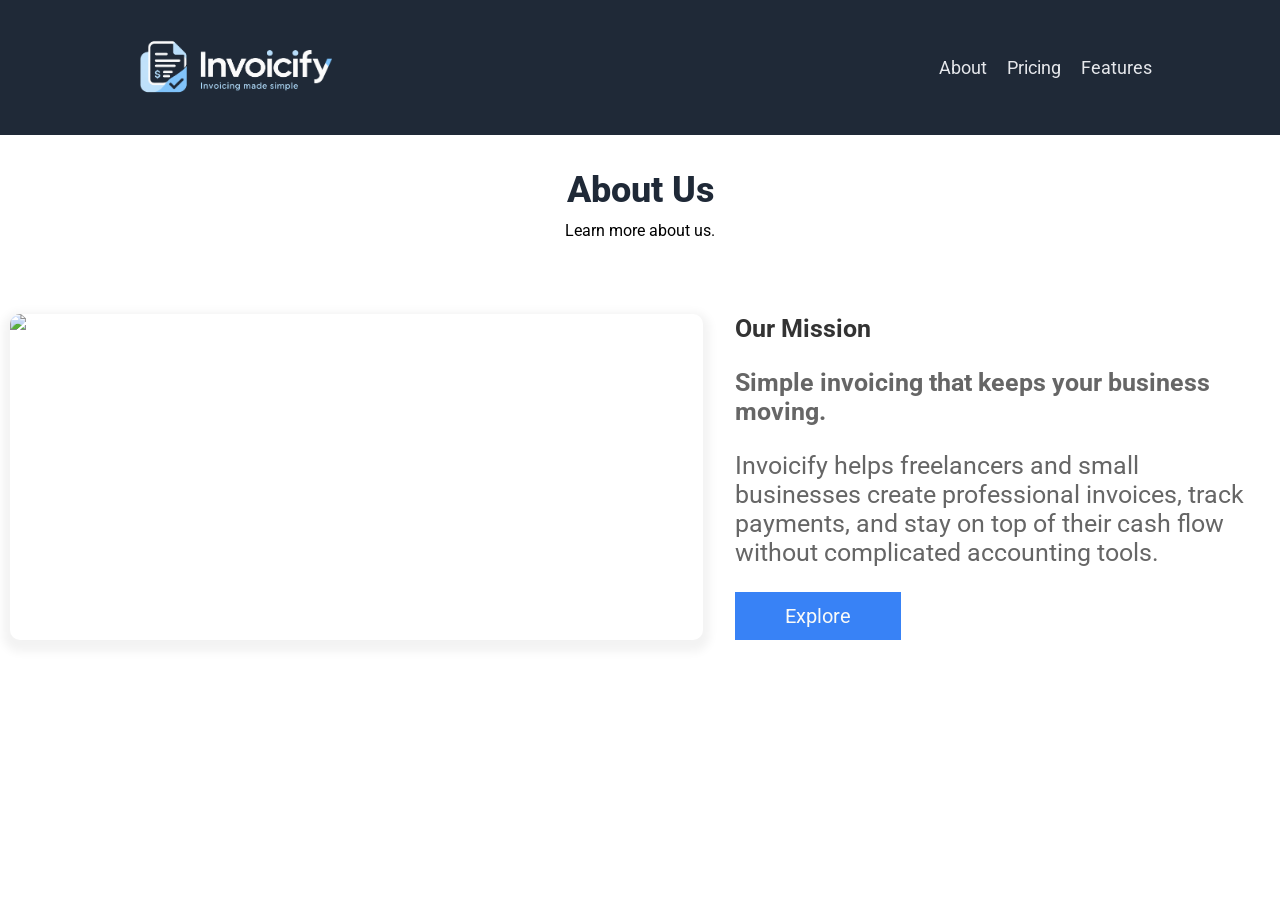
==== about.html @ 6214a872 "Refactor About Us and Pricing sections for consistency and improved styling" ====
<!DOCTYPE html>
<html lang="en">

<head>
    <meta charset="UTF-8">
    <meta name="viewport" content="width=device-width, initial-scale=1.0">
    <title>Invoicify</title>
    <link rel="stylesheet" href="public/css/styles.css">
    <link rel="stylesheet" href="https://cdnjs.cloudflare.com/ajax/libs/font-awesome/6.5.2/css/all.min.css"
        crossorigin="anonymous" referrerpolicy="no-referrer">
</head>

<body>
    <header class="hero-background">
        <div class="header-container">
            <h1 class="logo">
                <a href="index.html">
                    <img src="public/images/logo.png" alt="Company Logo" class="logo-img">
                </a>
            </h1>
            <input class="side-menu" type="checkbox" id="side-menu" />
            <label class="hamb" for="side-menu">
                <i class="fa-solid fa-bars bars"></i>
                <i class="fa-solid fa-x close"></i>
            </label>
            <nav aria-label="Navigation Bar">
                <ul class="menu">
                    <li><a href="#" class="header-link secondary-text">About</a></li>
                    <li><a href="pricing.html" class="header-link secondary-text">Pricing</a></li>
                    <li><a href="#" class="header-link secondary-text">Features</a></li>
                </ul>
            </nav>
        </div>
    </header>
    <main>
        <header style="display: flex; flex-direction:column">
            <h1 id="page-heading" class="page-header">About Us</h1>
                <p class="page-subheader secondary-dark-text">
                    Learn more about us.
                </p>
        </header>

        <section class="about-content">
            <img class="about-img"
                src="https://workik-widget-assets.s3.amazonaws.com/widget-assets/images/eaboutus1.svg">
            <div class="about-text">
                <h2 class="heading-text">
                    Our Mission
                </h2>
                <p class="subheading-text">
                    Simple invoicing that keeps your business moving.
                </p>
                <p class="description">
                    Invoicify helps freelancers and small businesses create professional
                    invoices, track payments, and stay on top of their cash flow
                    without complicated accounting tools.
                </p>
                <button class="explore-btn">
                    Explore
                </button>
            </div>
        </section>
    </main>
</body>

</html>
---- public/css/styles.css ----
@font-face {
    font-family: 'Roboto';
    src: url("../fonts/Roboto-VariableFont_wdth_wght.ttf") format("truetype");
    font-weight: 125 950;
    font-style: normal;
}

* {
    font-family: 'Roboto', sans-serif;
}

body {
    margin: 0;
}

header {
    display: flex;
    justify-content: center;
    padding-top: 10px;
    padding-bottom: 10px;
}

.header-container {
    width: 80vw;
    display: flex;
    justify-content: space-between;
    align-items: center;
}

.logo {
    display: flex;
    align-items: center;
}

.logo-img {
    height: 72px;
    width: auto;
    display: block;
}

.header-link {
    text-decoration: none;
}

.secondary-text {
    font-size: 18px;
    color: #E5E7EB;
}

ul.menu {
    display: flex;
    gap: 20px;
    list-style: none;
    margin: 0;
    padding: 0;
}

.hamb {
    cursor: pointer;
    margin-left: auto;
    display: none;
    font-size: 15px;
    color: #E5E7EB;
}

.side-menu {
    display: none;
}

nav {
    display: flex;
    gap: 20px;
}

.hero-background {
    background: #1F2937;
}

.hero {
    width: 80vw;
    padding-top: 10vh;
    padding-bottom: 10vh;
    display: flex;
    justify-content: space-between;
}

.hero>* {
    flex: 1;
}

.hero-main-text {
    font-size: 48px;
    font-weight: 800;
    color: #F9FAF8;
    margin-top: 0;
}

.hero-container {
    display: flex;
    justify-content: center;
}

.hero-image {
    display: flex;
    justify-content: flex-end;
}

img {
    max-width: 100%;
}

.cta-button {
    color: white;
    background-color: #3882F6;
    width: 150px;
    padding: 5px 20px 5px 20px;
    border: 2px solid #1F2937;
    border-radius: 10px;
    font-size: 22px;
}

.cta-button:hover {
    background-color: #38e3f6;
    transition: background-color 200ms linear;
}

.info-header {
    font-size: 36px;
    font-weight: 800;
    color: #1F2937;
    text-align: center;
}

.info-cards {
    display: flex;
    justify-content: center;
}

.info-card-container {
    flex-basis: 45vw;
    display: flex;
    gap: 4vw;
}

.info-card {
    display: flex;
    flex-direction: column;
    align-items: center;
    flex: 0 1 auto;
}

.info-card-image {
    border: 5px solid #3882F6;
    border-radius: 10px;
    padding: 5px;
}

.info-card-text {
    text-wrap: wrap;
    text-align: center;
    font-size: 18px;
    color: #646567;
}

.quote {
    background-color: #E5E7EB;
    padding: 8vh 0 8vh 0;
    display: flex;
    justify-content: center;
}

.quote-container {
    width: 45vw;
}

.quote-text {
    font-size: 36px;
    font-weight: 300;
    font-style: italic;
    color: #1F2937;
    line-height: 1.3;
    margin: 0 auto 0 auto;
}

.quote-author {
    text-align: right;
    font-weight: 600;
    font-size: 24px;
    margin-bottom: 0;
}

/* Footer */
.copyright {
    padding: 2.5vh 0 2.5vh 0;
    background-color: #1F2937;
}

.copyright-text {
    margin: 0;
    font-size: 16px;
    color: #E5E7EB;
    text-align: center;
}

.site-footer {
    background-color: #1F2937;
}

.footer-container {
    width: 80vw;
    margin: 0 auto;
}

.footer-top {
    display: flex;
    justify-content: space-between;
    align-items: center;
    padding: 3vh 0 3vh 0;
    border-bottom: 1px solid #374151;
    flex-wrap: wrap;
    gap: 20px;
}

.footer-brand-link {
    display: flex;
    align-items: center;
    text-decoration: none;
}

.footer-logo {
    height: 48px;
    width: auto;
}

.footer-tagline {
    color: #E5E7EB;
    font-size: 14px;
    margin: 0;
}

.footer-links {
    display: flex;
    gap: 20px;
}

.footer-link {
    color: #E5E7EB;
    text-decoration: none;
    font-size: 18px;
}

.footer-link:hover {
    color: #F9FAF8;
}

.footer-socials {
    display: flex;
    gap: 16px;
}

.footer-socials a {
    color: #E5E7EB;
    font-size: 18px;
    text-decoration: none;
}

.footer-socials a:hover {
    color: #3882F6;
}

/* CTA */

.cta-banner {
    background-color: #3882F6;
    display: flex;
    justify-content: center;
    padding: 8vh 0 8vh 0;
}

.cta-banner-container {
    width: 80vw;
    display: flex;
    justify-content: space-between;
    align-items: center;
}

.cta-banner-text {
    font-size: 36px;
    font-weight: 800;
    color: #F9FAF8;
    margin: 0;
}

.cta-banner-button {
    background-color: #F9FAF8;
    color: #3882F6;
    flex-shrink: 0;
}

/* Pricing */

@media (width < 768px) {
    .cta-banner-container {
        flex-direction: column;
        gap: 20px;
        text-align: center;
    }
}

.pricing-container {
    display: flex;
    flex-direction: column;
    align-items: center;
    padding: 10vh 0 10vh 0;
}

.page-header {
    font-size: 36px;
    font-weight: 800;
    color: #1F2937;
    text-align: center;
    margin-bottom: 10px;
}

.page-subheader {
    text-align: center;
    margin-top: 0;
    margin-bottom: 6vh;
}

.pricing-cards {
    width: 80vw;
    display: flex;
    justify-content: center;
    gap: 4vw;
    flex-wrap: wrap;
    list-style: none;
    padding: 0;
    margin: 0;
}

.pricing-card {
    flex: 1 1 250px;
    max-width: 300px;
    display: flex;
    flex-direction: column;
    align-items: center;
    padding: 5vh 2vw 5vh 2vw;
    border: 2px solid #E5E7EB;
    border-radius: 10px;
    text-align: center;
    position: relative;
}

.pricing-card-featured {
    border: 2px solid #3882F6;
}

.pricing-card-badge {
    position: absolute;
    top: -14px;
    background-color: #3882F6;
    color: #F9FAF8;
    font-size: 14px;
    font-weight: 600;
    padding: 4px 12px 4px 12px;
    border-radius: 10px;
    margin: 0;
}

.pricing-card-name {
    font-size: 24px;
    color: #1F2937;
    margin-bottom: 0;
}

.pricing-card-price {
    font-size: 48px;
    font-weight: 800;
    color: #1F2937;
    margin: 10px 0 20px 0;
}

.pricing-card-period {
    font-size: 18px;
    font-weight: 400;
    color: #646567;
}

.pricing-card-features {
    list-style: none;
    padding: 0;
    margin: 0 0 30px 0;
    color: #646567;
    font-size: 18px;
    display: flex;
    flex-direction: column;
    gap: 10px;
}

.pricing-card-button {
    width: 100%;
    box-sizing: border-box;
}

/* Incoming branch CTA styles (preserved alongside .cta-banner) */
.cta {
    display: flex;
    justify-content: center;
    margin: 8vh auto 8vh auto;
}

.cta-field {
    width: 60vw;
    background-color: #3882F6;
    display: flex;
    justify-content: space-around;
    padding: 4vh 0 4vh 0;
    border-radius: 10px;
}

.cta-header {
    color: #F9FAF8;
    margin: 0;
}

.cta-secondary {
    color: #E5E7EB;
    margin: 0;
}

.cta-button-border {
    border: #F9FAF8 solid 3px;
}

.about-img {
    color: black;
    width: 55%;
    height: auto;
    box-shadow: rgba(0, 0, 0, 0.05) 0px 5px 10px 7px;
    border-radius: 10px;
}

.about-content {
    min-height: 75px;
    width: 100%;
    padding: 10px;
    box-sizing: border-box;
    border-radius: 10px;
    display: flex;
    gap: 2rem;

    justify-content: flex-start;
}

.about-text .heading-text {
    font-size: 25px;
    font-weight: 700;
    color: rgb(51, 51, 51);
    margin-top: 0;
}

.about-text {
    flex: 1;
}

.about-text .subheading-text {
    color: rgb(102, 102, 102);
    font-size: 25px;
    font-weight: 700;
}

.about-text .description {
    font-size: 25px;
    color: rgb(102, 102, 102);

}

.explore-btn {
    font-size: 20px;
    line-height: 28px;
    color: #F9FAF8;
    background-color: #3882F6;
    border: none;
    padding-top: 10px;
    padding-right: 50px;
    padding-bottom: 10px;
    padding-left: 50px;
    cursor: pointer;
}

.explore-btn:hover {
    background-color: #F9FAF8;
    color: #3882F6;
}

@media (width < 768px) {
    .info-card {
        flex-basis: 34%;
    }

    .info-card-container {
        flex-basis: 65vw;
        flex-wrap: wrap;
        justify-content: center;
    }

    .footer-top {
        flex-direction: column;
        text-align: center;
    }

    .footer-links {
        flex-wrap: wrap;
        justify-content: center;
    }

    .header-container {
        position: relative;
        align-items: center;
        padding-inline: 1rem;
    }

    nav {
        box-sizing: border-box;
        display: none;
        width: 100%;
        padding: 1rem;
        position: absolute;
        z-index: 1000;
        background-color: #1F2937;
        left: 0;
        top: 100%;
    }

    .logo,
    .hamb {
        position: relative;
        z-index: 1001;
    }

    .menu {
        flex-direction: column;
        gap: 0.75rem;
    }

    .hamb .close {
        display: none;
    }

    .hamb {
        display: inline;
    }

    .side-menu:checked~nav {
        display: block;
    }

    .side-menu:checked~.hamb .bars {
        display: none;
    }

    .side-menu:checked~.hamb .close {
        display: inline;
    }

    .hero {
        flex-direction: column;
    }

    .hero-heading {
        padding-bottom: 20px;
    }

    .about-content {
        flex-direction: column;
        align-items: center;
    }

    .about-text {
        display: flex;
        flex-direction: column;
        justify-content: center;
        align-items: center;
        text-align: center;
    }

    .about-img {
        width: 90%;
    }

    .pricing-cards {
        flex-direction: column;
        align-items: center;
    }

    .pricing-card {
        width: 65vw;
        max-width: none;
    }
}

@media (width < 500px) {
    .info-card {
        flex-basis: 51%;
    }
}
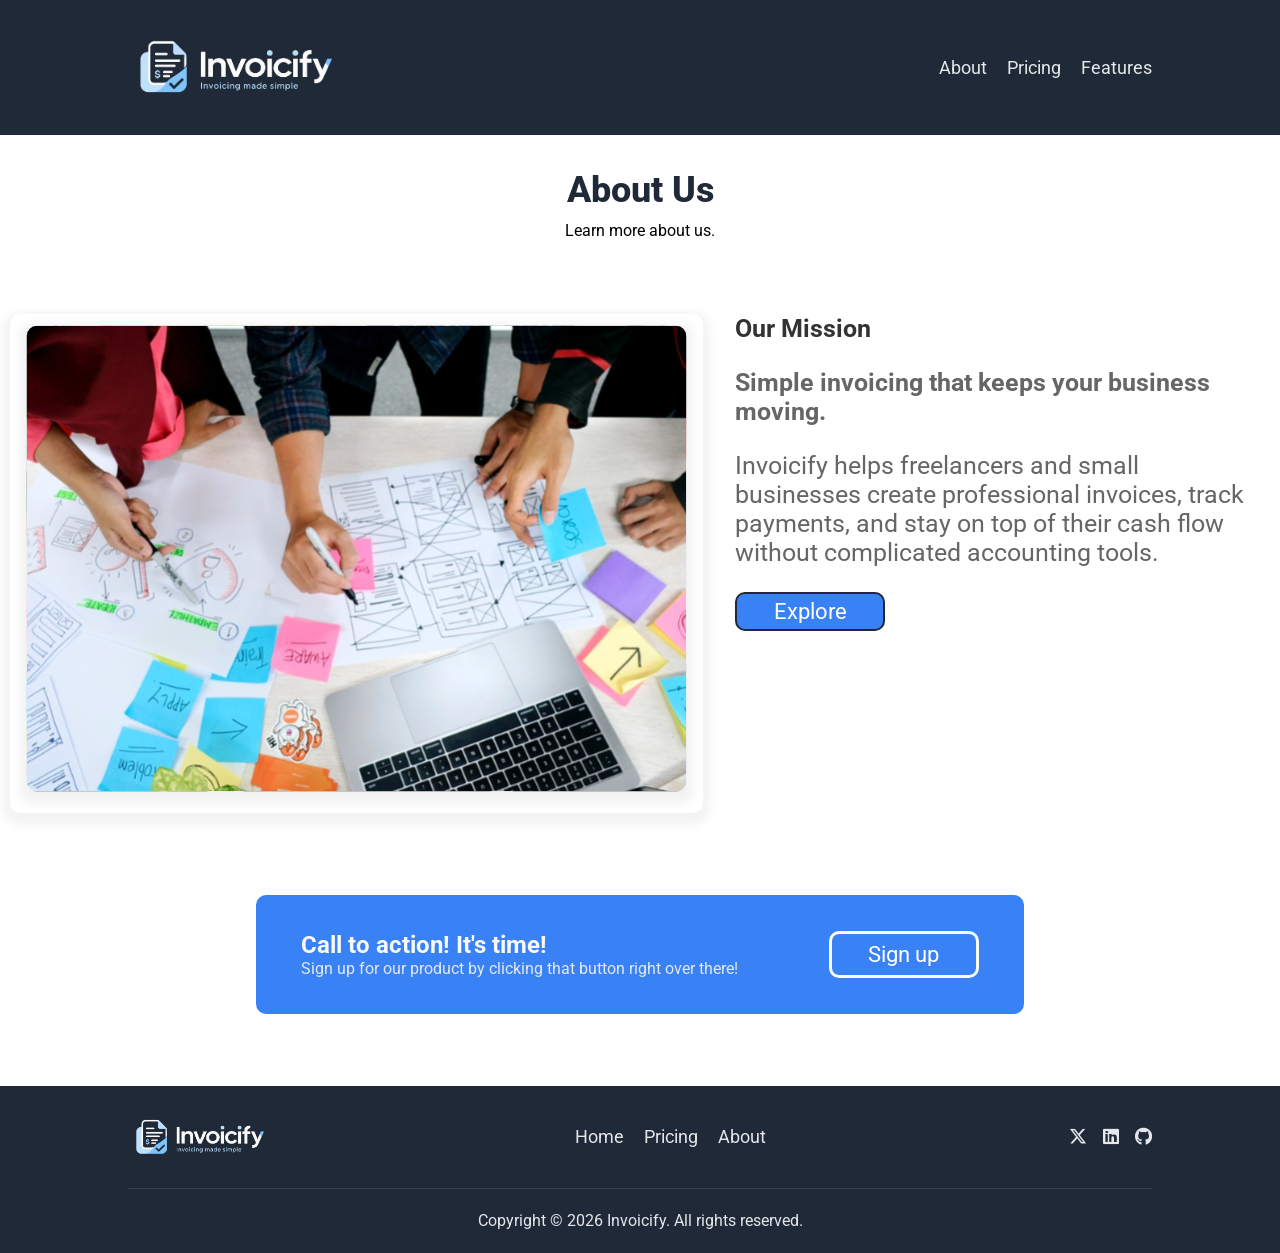
==== commit 7220ac55: "Refactor navigation styles for consistency and improve layout across pages" ====
--- a/about.html
+++ b/about.html
@@ -4,7 +4,7 @@
 <head>
     <meta charset="UTF-8">
     <meta name="viewport" content="width=device-width, initial-scale=1.0">
-    <title>Invoicify</title>
+    <title>About | Invoicify</title>
     <link rel="stylesheet" href="public/css/styles.css">
     <link rel="stylesheet" href="https://cdnjs.cloudflare.com/ajax/libs/font-awesome/6.5.2/css/all.min.css"
         crossorigin="anonymous" referrerpolicy="no-referrer">
@@ -23,26 +23,27 @@
                 <i class="fa-solid fa-bars bars"></i>
                 <i class="fa-solid fa-x close"></i>
             </label>
-            <nav aria-label="Navigation Bar">
+            <nav class="main-nav" aria-label="Navigation Bar">
                 <ul class="menu">
-                    <li><a href="#" class="header-link secondary-text">About</a></li>
+                    <li><a href="about.html" class="header-link secondary-text">About</a></li>
                     <li><a href="pricing.html" class="header-link secondary-text">Pricing</a></li>
-                    <li><a href="#" class="header-link secondary-text">Features</a></li>
+                    <li><a href="features.html" class="header-link secondary-text">Features</a></li>
                 </ul>
             </nav>
         </div>
     </header>
+
     <main>
         <header style="display: flex; flex-direction:column">
             <h1 id="page-heading" class="page-header">About Us</h1>
-                <p class="page-subheader secondary-dark-text">
-                    Learn more about us.
-                </p>
+            <p class="page-subheader secondary-dark-text">
+                Learn more about us.
+            </p>
         </header>
 
         <section class="about-content">
-            <img class="about-img"
-                src="https://workik-widget-assets.s3.amazonaws.com/widget-assets/images/eaboutus1.svg">
+            <img class="about-img" src="public/images/about-illustration.svg"
+                alt="Illustration representing invoice management">
             <div class="about-text">
                 <h2 class="heading-text">
                     Our Mission
@@ -55,12 +56,56 @@
                     invoices, track payments, and stay on top of their cash flow
                     without complicated accounting tools.
                 </p>
-                <button class="explore-btn">
+                <button class="cta-button">
                     Explore
                 </button>
             </div>
         </section>
+
+        <section class="cta">
+            <section class="cta-field">
+                <div class="cta-text">
+                    <h2 class="cta-header">
+                        Call to action! It's time!
+                    </h2>
+                    <p class="cta-secondary">
+                        Sign up for our product by clicking that button right over there!
+                    </p>
+                </div>
+                <button class="cta-button cta-button-border">
+                    Sign up
+                </button>
+            </section>
+        </section>
     </main>
+
+    <footer class="site-footer">
+        <div class="footer-container">
+            <div class="footer-top">
+                <a href="index.html" class="footer-brand-link">
+                    <img src="public/images/logo.png" alt="Invoicify Logo" class="footer-logo">
+                </a>
+
+                <nav class="footer-links" aria-label="Footer Navigation">
+                    <a href="index.html" class="footer-link">Home</a>
+                    <a href="pricing.html" class="footer-link">Pricing</a>
+                    <a href="about.html" class="footer-link">About</a>
+                </nav>
+
+                <div class="footer-socials">
+                    <a href="#" aria-label="Twitter"><i class="fa-brands fa-x-twitter"></i></a>
+                    <a href="#" aria-label="LinkedIn"><i class="fa-brands fa-linkedin"></i></a>
+                    <a href="#" aria-label="GitHub"><i class="fa-brands fa-github"></i></a>
+                </div>
+            </div>
+
+            <section class="copyright">
+                <p class="copyright-text">
+                    Copyright &copy; 2026 Invoicify. All rights reserved.
+                </p>
+            </section>
+        </div>
+    </footer>
 </body>
 
 </html>
--- a/public/css/styles.css
+++ b/public/css/styles.css
@@ -67,7 +67,7 @@
     display: none;
 }
 
-nav {
+.main-nav {
     display: flex;
     gap: 20px;
 }
@@ -268,50 +268,15 @@
     color: #3882F6;
 }
 
-/* CTA */
-
-.cta-banner {
-    background-color: #3882F6;
-    display: flex;
-    justify-content: center;
-    padding: 8vh 0 8vh 0;
-}
-
-.cta-banner-container {
-    width: 80vw;
-    display: flex;
-    justify-content: space-between;
-    align-items: center;
-}
-
-.cta-banner-text {
-    font-size: 36px;
-    font-weight: 800;
-    color: #F9FAF8;
-    margin: 0;
-}
-
-.cta-banner-button {
-    background-color: #F9FAF8;
-    color: #3882F6;
-    flex-shrink: 0;
-}
 
 /* Pricing */
 
-@media (width < 768px) {
-    .cta-banner-container {
-        flex-direction: column;
-        gap: 20px;
-        text-align: center;
-    }
-}
-
 .pricing-container {
     display: flex;
     flex-direction: column;
     align-items: center;
     padding: 10vh 0 10vh 0;
+    overflow: visible;
 }
 
 .page-header {
@@ -329,7 +294,7 @@
 }
 
 .pricing-cards {
-    width: 80vw;
+    width: 92vw;
     display: flex;
     justify-content: center;
     gap: 4vw;
@@ -350,6 +315,13 @@
     border-radius: 10px;
     text-align: center;
     position: relative;
+    transition: transform 250ms ease, box-shadow 250ms ease;
+}
+
+.pricing-card:hover {
+    transform: scale(1.08);
+    z-index: 5;
+    box-shadow: 0 20px 40px rgba(0, 0, 0, 0.15);
 }
 
 .pricing-card-featured {
@@ -476,24 +448,6 @@
 
 }
 
-.explore-btn {
-    font-size: 20px;
-    line-height: 28px;
-    color: #F9FAF8;
-    background-color: #3882F6;
-    border: none;
-    padding-top: 10px;
-    padding-right: 50px;
-    padding-bottom: 10px;
-    padding-left: 50px;
-    cursor: pointer;
-}
-
-.explore-btn:hover {
-    background-color: #F9FAF8;
-    color: #3882F6;
-}
-
 @media (width < 768px) {
     .info-card {
         flex-basis: 34%;
@@ -521,7 +475,7 @@
         padding-inline: 1rem;
     }
 
-    nav {
+    .main-nav {
         box-sizing: border-box;
         display: none;
         width: 100%;
@@ -552,7 +506,7 @@
         display: inline;
     }
 
-    .side-menu:checked~nav {
+    .side-menu:checked~.main-nav {
         display: block;
     }
 
@@ -606,5 +560,80 @@
     }
 }
 
-
-
+/* Features page */
+
+.feature-rows {
+    width: 70vw;
+    margin: 0 auto;
+    padding: 8vh 0;
+    display: flex;
+    flex-direction: column;
+    gap: 8vh;
+}
+
+.feature-row {
+    display: flex;
+    align-items: center;
+    gap: 6vw;
+}
+
+.feature-row-reverse {
+    flex-direction: row-reverse;
+}
+
+.feature-icon-wrap {
+    flex: 0 0 160px;
+    height: 160px;
+    border-radius: 50%;
+    background-color: #E5E7EB;
+    display: flex;
+    align-items: center;
+    justify-content: center;
+}
+
+.feature-icon {
+    font-size: 56px;
+    color: #3882F6;
+}
+
+.feature-copy {
+    flex: 1;
+}
+
+.feature-title {
+    font-size: 28px;
+    font-weight: 800;
+    color: #1F2937;
+    margin: 0 0 10px 0;
+}
+
+.feature-text {
+    font-size: 18px;
+    color: #646567;
+    line-height: 1.6;
+    margin: 0;
+}
+
+@media (width < 768px) {
+    .feature-rows {
+        width: 90vw;
+    }
+
+    .feature-row,
+    .feature-row-reverse {
+        flex-direction: column;
+        text-align: center;
+        gap: 3vh;
+    }
+
+    .feature-icon-wrap {
+        flex: 0 0 auto;
+        width: 120px;
+        height: 120px;
+    }
+
+    .feature-icon {
+        font-size: 44px;
+    }
+}
+
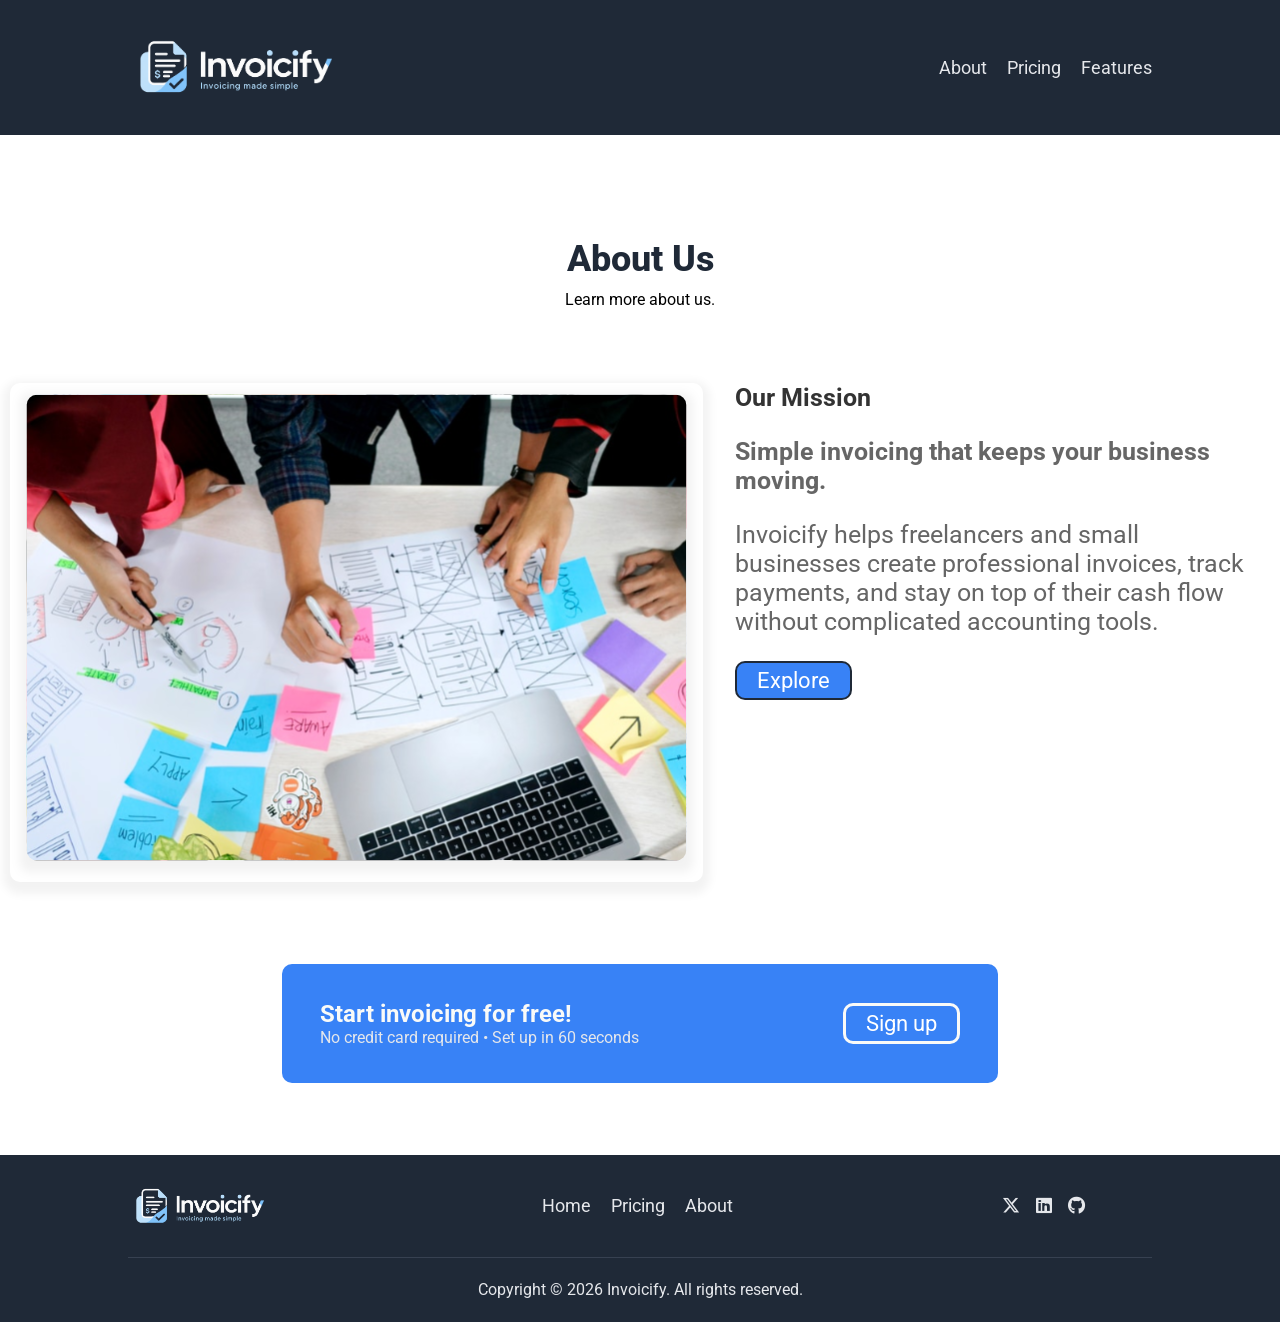
==== commit f027dbb3: "Added homepage content" ====
--- a/about.html
+++ b/about.html
@@ -34,8 +34,8 @@
     </header>
 
     <main>
-        <header style="display: flex; flex-direction:column">
-            <h1 id="page-heading" class="page-header">About Us</h1>
+        <header class="page-header-container">
+            <h2 id="page-heading" class="page-header">About Us</h2>
             <p class="page-subheader secondary-dark-text">
                 Learn more about us.
             </p>
@@ -66,10 +66,10 @@
             <section class="cta-field">
                 <div class="cta-text">
                     <h2 class="cta-header">
-                        Call to action! It's time!
+                        Start invoicing for free!
                     </h2>
                     <p class="cta-secondary">
-                        Sign up for our product by clicking that button right over there!
+                        No credit card required • Set up in 60 seconds
                     </p>
                 </div>
                 <button class="cta-button cta-button-border">
--- a/public/css/styles.css
+++ b/public/css/styles.css
@@ -84,6 +84,10 @@
     justify-content: space-between;
 }
 
+.hero-secondary {
+    margin-bottom: 30px;
+}
+
 .hero>* {
     flex: 1;
 }
@@ -112,7 +116,7 @@
 .cta-button {
     color: white;
     background-color: #3882F6;
-    width: 150px;
+    /* width: 150px; */
     padding: 5px 20px 5px 20px;
     border: 2px solid #1F2937;
     border-radius: 10px;
@@ -124,7 +128,13 @@
     transition: background-color 200ms linear;
 }
 
+.info {
+    margin: 2vw auto 4vw auto;
+}
+
 .info-header {
+    margin-top: 0;
+    margin-bottom: 4vh;
     font-size: 36px;
     font-weight: 800;
     color: #1F2937;
@@ -152,7 +162,12 @@
 .info-card-image {
     border: 5px solid #3882F6;
     border-radius: 10px;
-    padding: 5px;
+    padding: 20px;
+}
+
+.info-card-company-name {
+    margin: 10px auto 10px auto;
+    text-align: center;
 }
 
 .info-card-text {
@@ -160,6 +175,7 @@
     text-align: center;
     font-size: 18px;
     color: #646567;
+    margin-top: 0;
 }
 
 .quote {
@@ -230,6 +246,7 @@
 .footer-logo {
     height: 48px;
     width: auto;
+    flex-basis: 150px;
 }
 
 .footer-tagline {
@@ -256,6 +273,7 @@
 .footer-socials {
     display: flex;
     gap: 16px;
+    flex-basis: 150px;
 }
 
 .footer-socials a {
@@ -268,15 +286,18 @@
     color: #3882F6;
 }
 
-
-/* Pricing */
-
-.pricing-container {
+.card-container {
     display: flex;
     flex-direction: column;
     align-items: center;
-    padding: 10vh 0 10vh 0;
+    padding: 0 0 10vh 0;
     overflow: visible;
+}
+
+.page-header-container {
+    display: flex; 
+    flex-direction:column;
+    margin-top: 7vh;
 }
 
 .page-header {
@@ -293,7 +314,7 @@
     margin-bottom: 6vh;
 }
 
-.pricing-cards {
+.card-list {
     width: 92vw;
     display: flex;
     justify-content: center;
@@ -304,7 +325,7 @@
     margin: 0;
 }
 
-.pricing-card {
+.card {
     flex: 1 1 250px;
     max-width: 300px;
     display: flex;
@@ -318,7 +339,7 @@
     transition: transform 250ms ease, box-shadow 250ms ease;
 }
 
-.pricing-card:hover {
+.card:hover {
     transform: scale(1.08);
     z-index: 5;
     box-shadow: 0 20px 40px rgba(0, 0, 0, 0.15);
@@ -340,7 +361,7 @@
     margin: 0;
 }
 
-.pricing-card-name {
+.card-name {
     font-size: 24px;
     color: #1F2937;
     margin-bottom: 0;
@@ -359,7 +380,7 @@
     color: #646567;
 }
 
-.pricing-card-features {
+.card-features {
     list-style: none;
     padding: 0;
     margin: 0 0 30px 0;
@@ -375,7 +396,7 @@
     box-sizing: border-box;
 }
 
-/* Incoming branch CTA styles (preserved alongside .cta-banner) */
+
 .cta {
     display: flex;
     justify-content: center;
@@ -383,11 +404,13 @@
 }
 
 .cta-field {
-    width: 60vw;
+    width: 50vw;
     background-color: #3882F6;
     display: flex;
-    justify-content: space-around;
-    padding: 4vh 0 4vh 0;
+    justify-content: space-between;
+    align-items: center;
+    padding: 4vh 3vw 4vh 3vw;
+    gap: 10px;
     border-radius: 10px;
 }
 
@@ -526,6 +549,13 @@
         padding-bottom: 20px;
     }
 
+    .cta-field {
+        width: 80%;
+        flex-direction: column;
+        text-align: center;
+        align-items: center;
+    }
+
     .about-content {
         flex-direction: column;
         align-items: center;
@@ -635,5 +665,4 @@
     .feature-icon {
         font-size: 44px;
     }
-}
-
+}
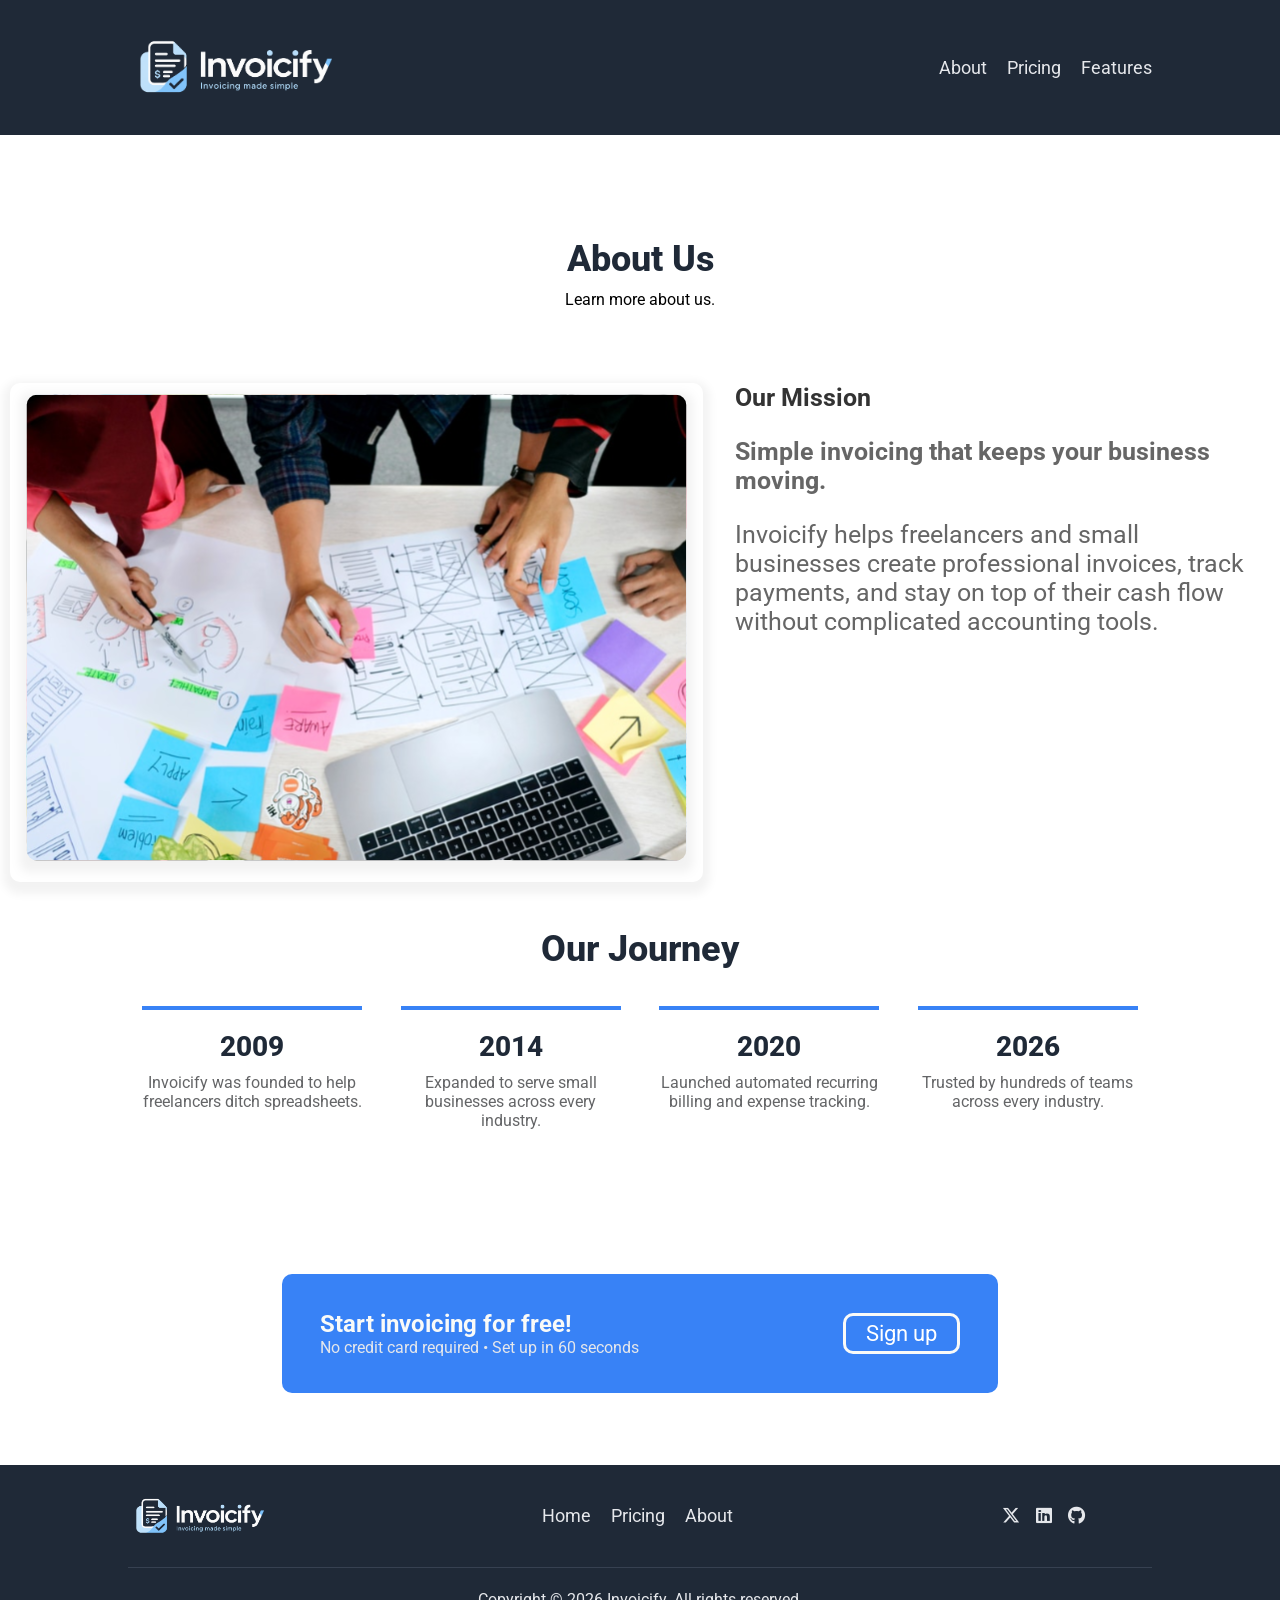
==== commit 82783726: "Responsive image and timeline Edited logos, added timeline, responsive images and removed button" ====
--- a/about.html
+++ b/about.html
@@ -56,10 +56,29 @@
                     invoices, track payments, and stay on top of their cash flow
                     without complicated accounting tools.
                 </p>
-                <button class="cta-button">
-                    Explore
-                </button>
             </div>
+        </section>
+
+        <section class="timeline">
+            <h2 class="info-header">Our Journey</h2>
+            <ul class="timeline-list">
+                <li class="timeline-item">
+                    <span class="timeline-year">2009</span>
+                    <p class="timeline-text">Invoicify was founded to help freelancers ditch spreadsheets.</p>
+                </li>
+                <li class="timeline-item">
+                    <span class="timeline-year">2014</span>
+                    <p class="timeline-text">Expanded to serve small businesses across every industry.</p>
+                </li>
+                <li class="timeline-item">
+                    <span class="timeline-year">2020</span>
+                    <p class="timeline-text">Launched automated recurring billing and expense tracking.</p>
+                </li>
+                <li class="timeline-item">
+                    <span class="timeline-year">2026</span>
+                    <p class="timeline-text">Trusted by hundreds of teams across every industry.</p>
+                </li>
+            </ul>
         </section>
 
         <section class="cta">
--- a/public/css/styles.css
+++ b/public/css/styles.css
@@ -162,12 +162,28 @@
 .info-card-image {
     border: 5px solid #3882F6;
     border-radius: 10px;
-    padding: 20px;
+    padding: 6px;
+    width: 110px;
+    height: 90px;
+    display: flex;
+    align-items: center;
+    justify-content: center;
+    overflow: hidden;
+}
+
+.info-card-image img {
+    width: 100%;
+    height: 100%;
+    object-fit: contain;
 }
 
 .info-card-company-name {
     margin: 10px auto 10px auto;
     text-align: center;
+    min-height: 48px;
+    display: flex;
+    align-items: center;
+    justify-content: center;
 }
 
 .info-card-text {
@@ -471,15 +487,127 @@
 
 }
 
-@media (width < 768px) {
+.timeline {
+    padding: 4vh 0 8vh 0;
+    text-align: center;
+}
+
+.timeline-list {
+    list-style: none;
+    display: flex;
+    justify-content: center;
+    gap: 3vw;
+    width: 80vw;
+    margin: 0 auto;
+    padding: 0;
+}
+
+.timeline-item {
+    flex: 1 1 200px;
+    max-width: 220px;
+    display: flex;
+    flex-direction: column;
+    align-items: center;
+    text-align: center;
+    border-top: 4px solid #3882F6;
+    padding-top: 20px;
+}
+
+.timeline-year {
+    font-size: 28px;
+    font-weight: 800;
+    color: #1F2937;
+    margin-bottom: 10px;
+}
+
+.timeline-text {
+    font-size: 16px;
+    color: #646567;
+    margin: 0;
+}
+
+/* Features page */
+
+.feature-rows {
+    width: 70vw;
+    margin: 0 auto;
+    padding: 8vh 0;
+    display: flex;
+    flex-direction: column;
+    gap: 8vh;
+}
+
+.feature-row {
+    display: flex;
+    align-items: center;
+    gap: 6vw;
+}
+
+.feature-row-reverse {
+    flex-direction: row-reverse;
+}
+
+.feature-icon-wrap {
+    flex: 0 0 160px;
+    height: 160px;
+    border-radius: 50%;
+    background-color: #E5E7EB;
+    display: flex;
+    align-items: center;
+    justify-content: center;
+}
+
+.feature-icon {
+    font-size: 56px;
+    color: #3882F6;
+}
+
+.feature-copy {
+    flex: 1;
+}
+
+.feature-title {
+    font-size: 28px;
+    font-weight: 800;
+    color: #1F2937;
+    margin: 0 0 10px 0;
+}
+
+.feature-text {
+    font-size: 18px;
+    color: #646567;
+    line-height: 1.6;
+    margin: 0;
+}
+
+/* Tablet & mobile (max-width: 767px)*/
+@media (max-width: 767px) {
     .info-card {
         flex-basis: 34%;
+    }
+
+    .timeline-list {
+    flex-direction: column;
+    width: 90vw;
+    gap: 4vh;
     }
 
     .info-card-container {
         flex-basis: 65vw;
         flex-wrap: wrap;
         justify-content: center;
+    }
+
+    .quote-container {
+        width: 85vw;
+    }
+
+    .quote-text {
+        font-size: 24px;
+    }
+
+    .quote-author {
+        font-size: 18px;
     }
 
     .footer-top {
@@ -549,6 +677,10 @@
         padding-bottom: 20px;
     }
 
+    .hero-image {
+        justify-content: center;
+    }
+
     .cta-field {
         width: 80%;
         flex-direction: column;
@@ -573,78 +705,16 @@
         width: 90%;
     }
 
-    .pricing-cards {
+    .card-list {
         flex-direction: column;
         align-items: center;
     }
 
-    .pricing-card {
+    .card {
         width: 65vw;
         max-width: none;
     }
-}
-
-@media (width < 500px) {
-    .info-card {
-        flex-basis: 51%;
-    }
-}
-
-/* Features page */
-
-.feature-rows {
-    width: 70vw;
-    margin: 0 auto;
-    padding: 8vh 0;
-    display: flex;
-    flex-direction: column;
-    gap: 8vh;
-}
-
-.feature-row {
-    display: flex;
-    align-items: center;
-    gap: 6vw;
-}
-
-.feature-row-reverse {
-    flex-direction: row-reverse;
-}
-
-.feature-icon-wrap {
-    flex: 0 0 160px;
-    height: 160px;
-    border-radius: 50%;
-    background-color: #E5E7EB;
-    display: flex;
-    align-items: center;
-    justify-content: center;
-}
-
-.feature-icon {
-    font-size: 56px;
-    color: #3882F6;
-}
-
-.feature-copy {
-    flex: 1;
-}
-
-.feature-title {
-    font-size: 28px;
-    font-weight: 800;
-    color: #1F2937;
-    margin: 0 0 10px 0;
-}
-
-.feature-text {
-    font-size: 18px;
-    color: #646567;
-    line-height: 1.6;
-    margin: 0;
-}
-
-@media (width < 768px) {
+
     .feature-rows {
         width: 90vw;
     }
@@ -665,4 +735,16 @@
     .feature-icon {
         font-size: 44px;
     }
+}
+
+/* Small mobile (max-width: 499px) */
+
+@media (max-width: 499px) {
+    .info-card {
+        flex-basis: 51%;
+    }
+
+    .info-card-image {
+        padding: 10px;
+    }
 }
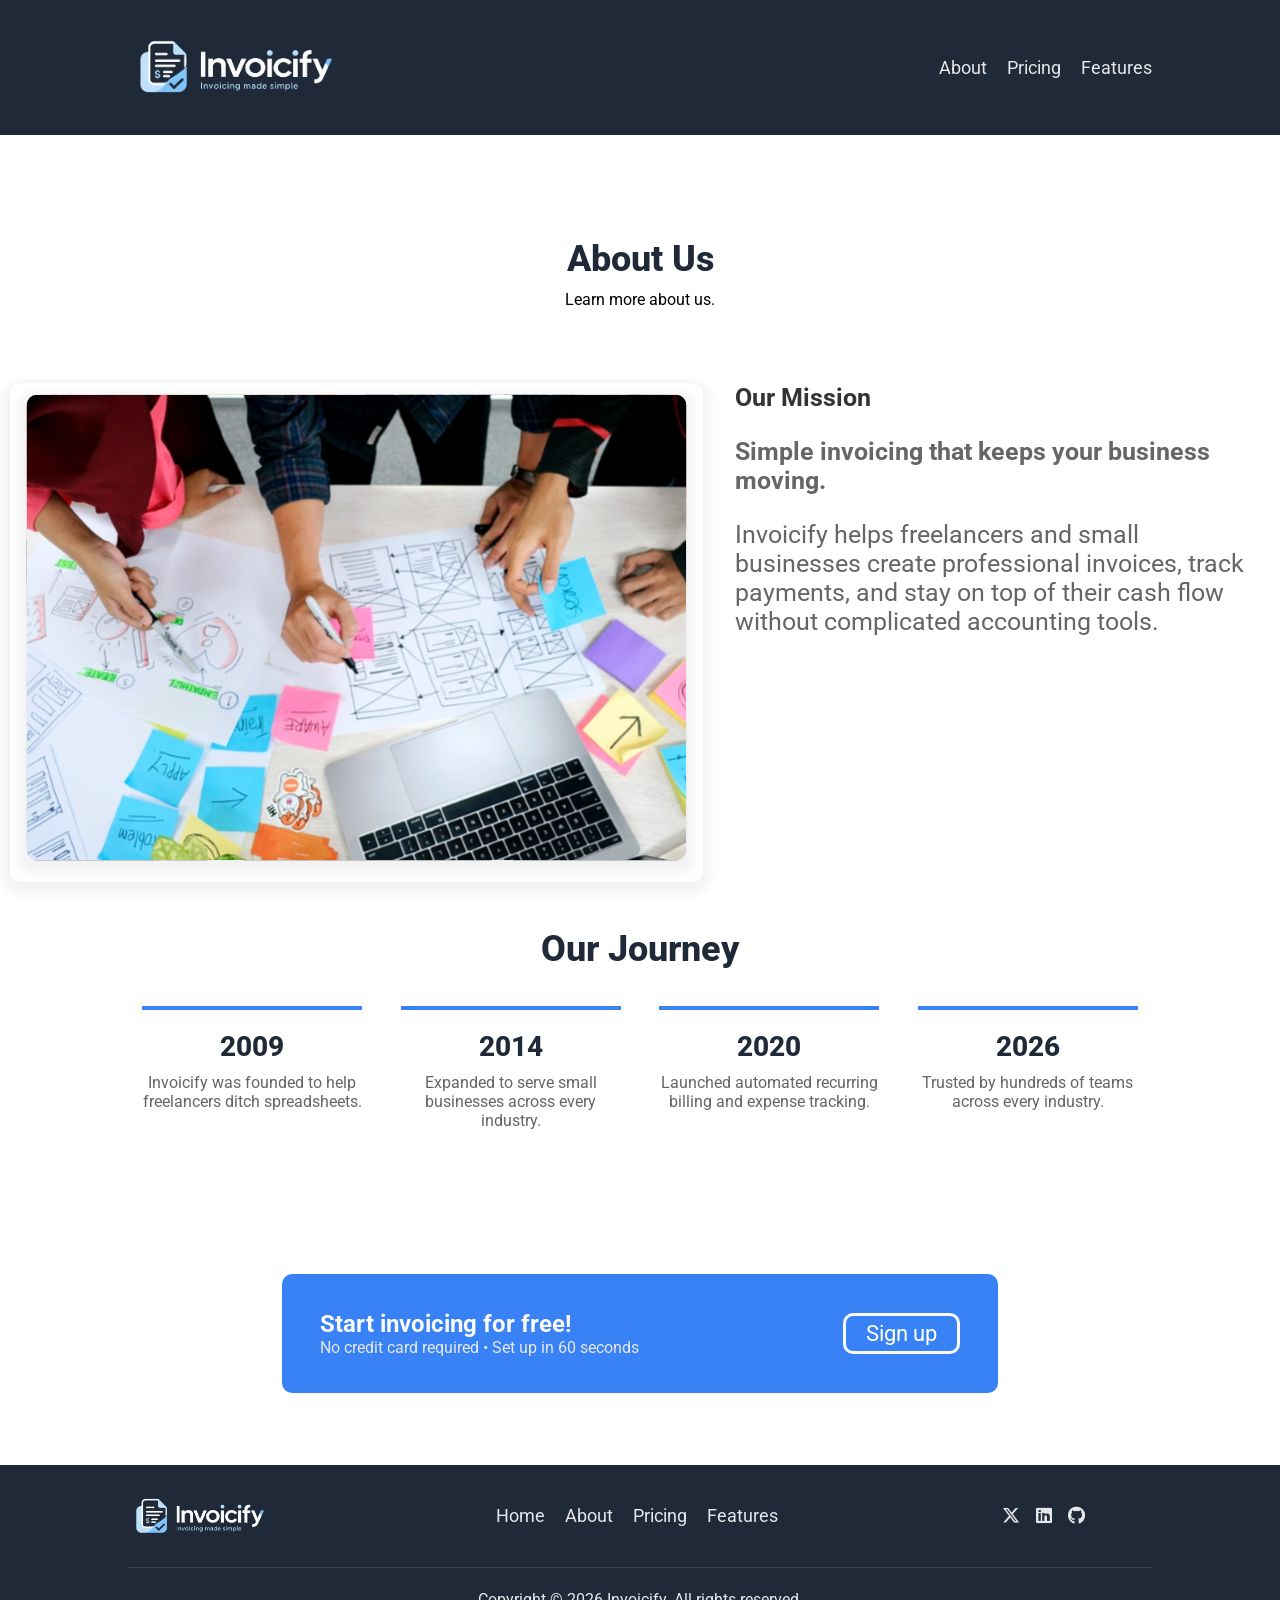
==== commit 27cd2fc8: "Fixed footer links" ====
--- a/about.html
+++ b/about.html
@@ -107,8 +107,9 @@
 
                 <nav class="footer-links" aria-label="Footer Navigation">
                     <a href="index.html" class="footer-link">Home</a>
+                    <a href="about.html" class="footer-link">About</a>
                     <a href="pricing.html" class="footer-link">Pricing</a>
-                    <a href="about.html" class="footer-link">About</a>
+                    <a href="features.html" class="footer-link">Features</a>
                 </nav>
 
                 <div class="footer-socials">
--- a/public/css/styles.css
+++ b/public/css/styles.css
@@ -82,6 +82,7 @@
     padding-bottom: 10vh;
     display: flex;
     justify-content: space-between;
+    gap: 20px;
 }
 
 .hero-secondary {
@@ -104,13 +105,14 @@
     justify-content: center;
 }
 
-.hero-image {
+.hero-image-container {
     display: flex;
     justify-content: flex-end;
 }
 
 img {
     max-width: 100%;
+    width: inherit;
 }
 
 .cta-button {
@@ -586,10 +588,16 @@
         flex-basis: 34%;
     }
 
+    .timeline {
+        padding-bottom: 0;
+    }
+
     .timeline-list {
-    flex-direction: column;
-    width: 90vw;
-    gap: 4vh;
+        padding-top: 50px;
+        flex-direction: column;
+        width: 90vw;
+        gap: 4vh;
+        align-items: center;
     }
 
     .info-card-container {
@@ -671,14 +679,20 @@
 
     .hero {
         flex-direction: column;
+        padding-top: 3vh;
     }
 
     .hero-heading {
         padding-bottom: 20px;
     }
 
+    .hero-image-container {
+        justify-content: center;
+        width: 80vw;
+    }
+
     .hero-image {
-        justify-content: center;
+        width: 80vw;
     }
 
     .cta-field {
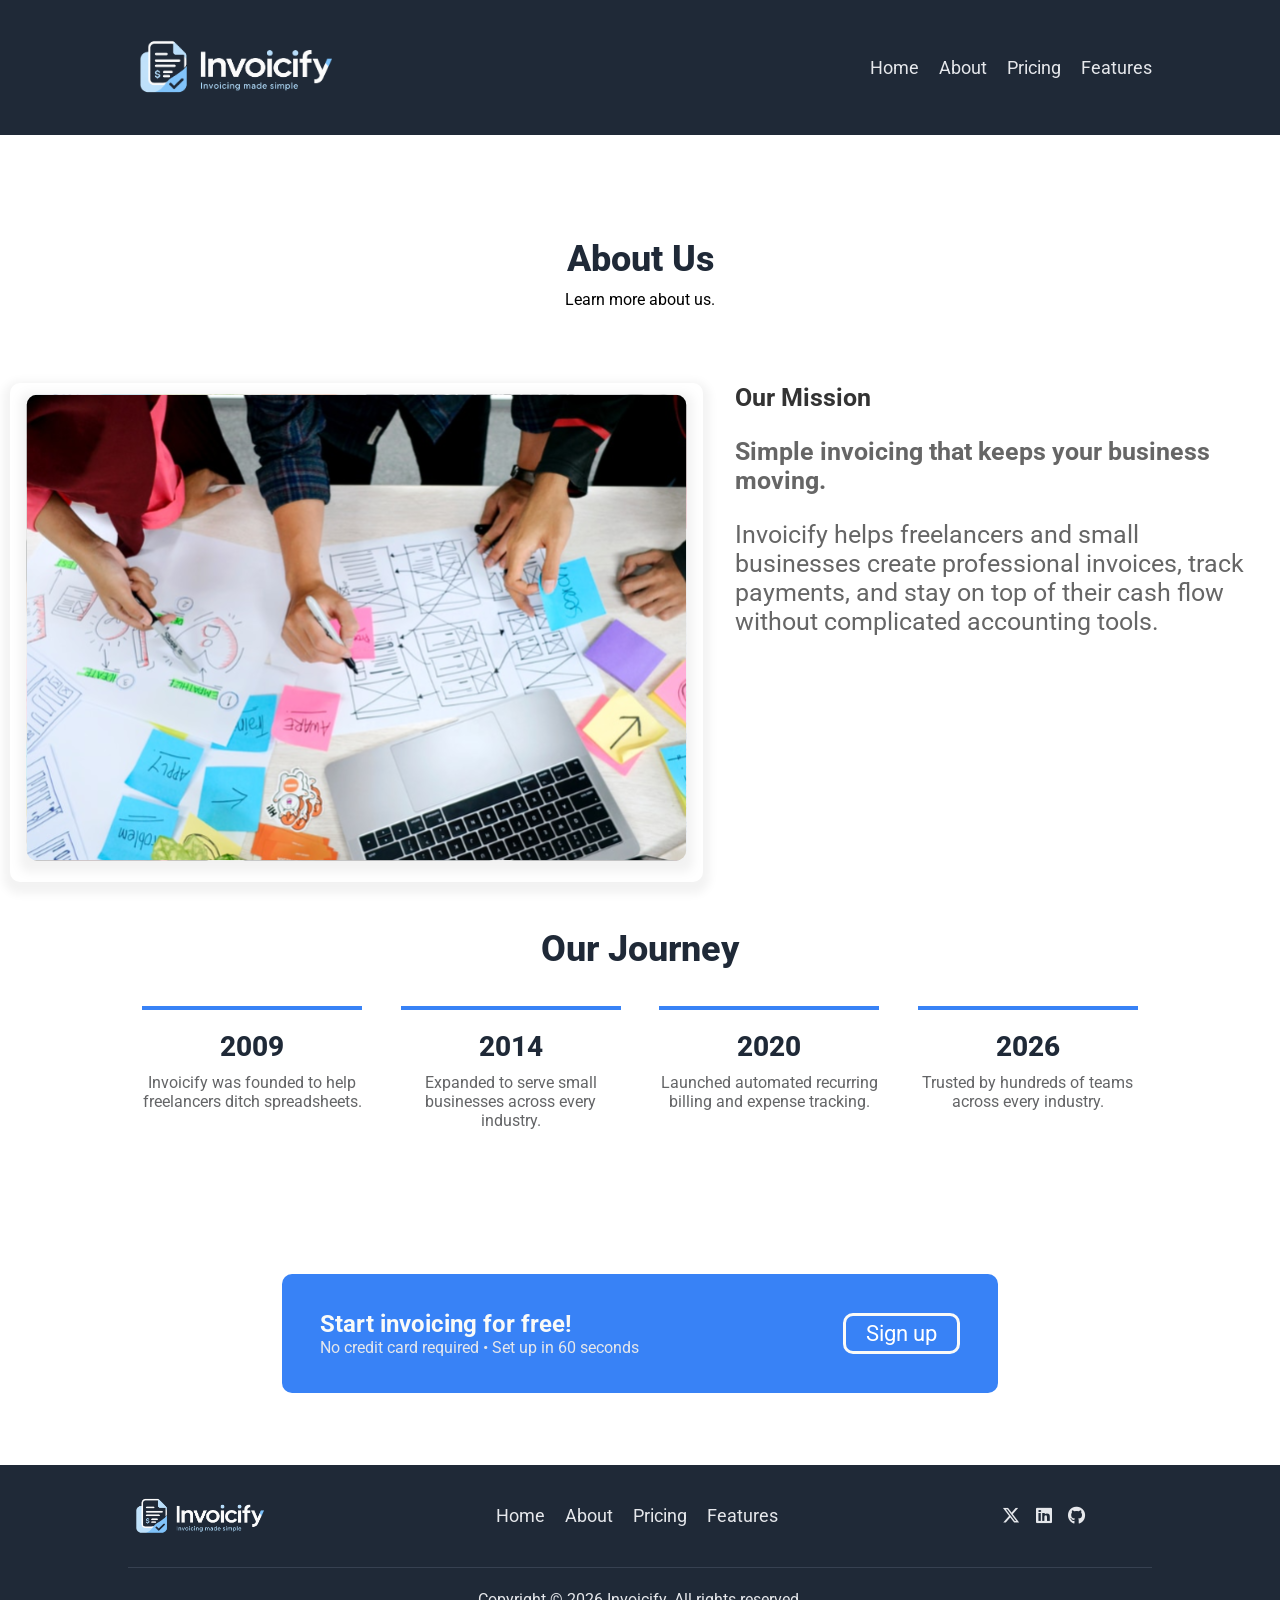
==== commit c67acf08: "Add Home link to navigation menu in multiple pages" ====
--- a/about.html
+++ b/about.html
@@ -15,7 +15,7 @@
         <div class="header-container">
             <h1 class="logo">
                 <a href="index.html">
-                    <img src="public/images/logo.png" alt="Company Logo" class="logo-img">
+                    <img src="public/images/logo.png" alt="Invoicify Logo" class="logo-img">
                 </a>
             </h1>
             <input class="side-menu" type="checkbox" id="side-menu" />
@@ -25,6 +25,7 @@
             </label>
             <nav class="main-nav" aria-label="Navigation Bar">
                 <ul class="menu">
+                    <li><a href="index.html" class="header-link secondary-text">Home</a></li>
                     <li><a href="about.html" class="header-link secondary-text">About</a></li>
                     <li><a href="pricing.html" class="header-link secondary-text">Pricing</a></li>
                     <li><a href="features.html" class="header-link secondary-text">Features</a></li>
@@ -81,6 +82,8 @@
             </ul>
         </section>
 
+    
+
         <section class="cta">
             <section class="cta-field">
                 <div class="cta-text">
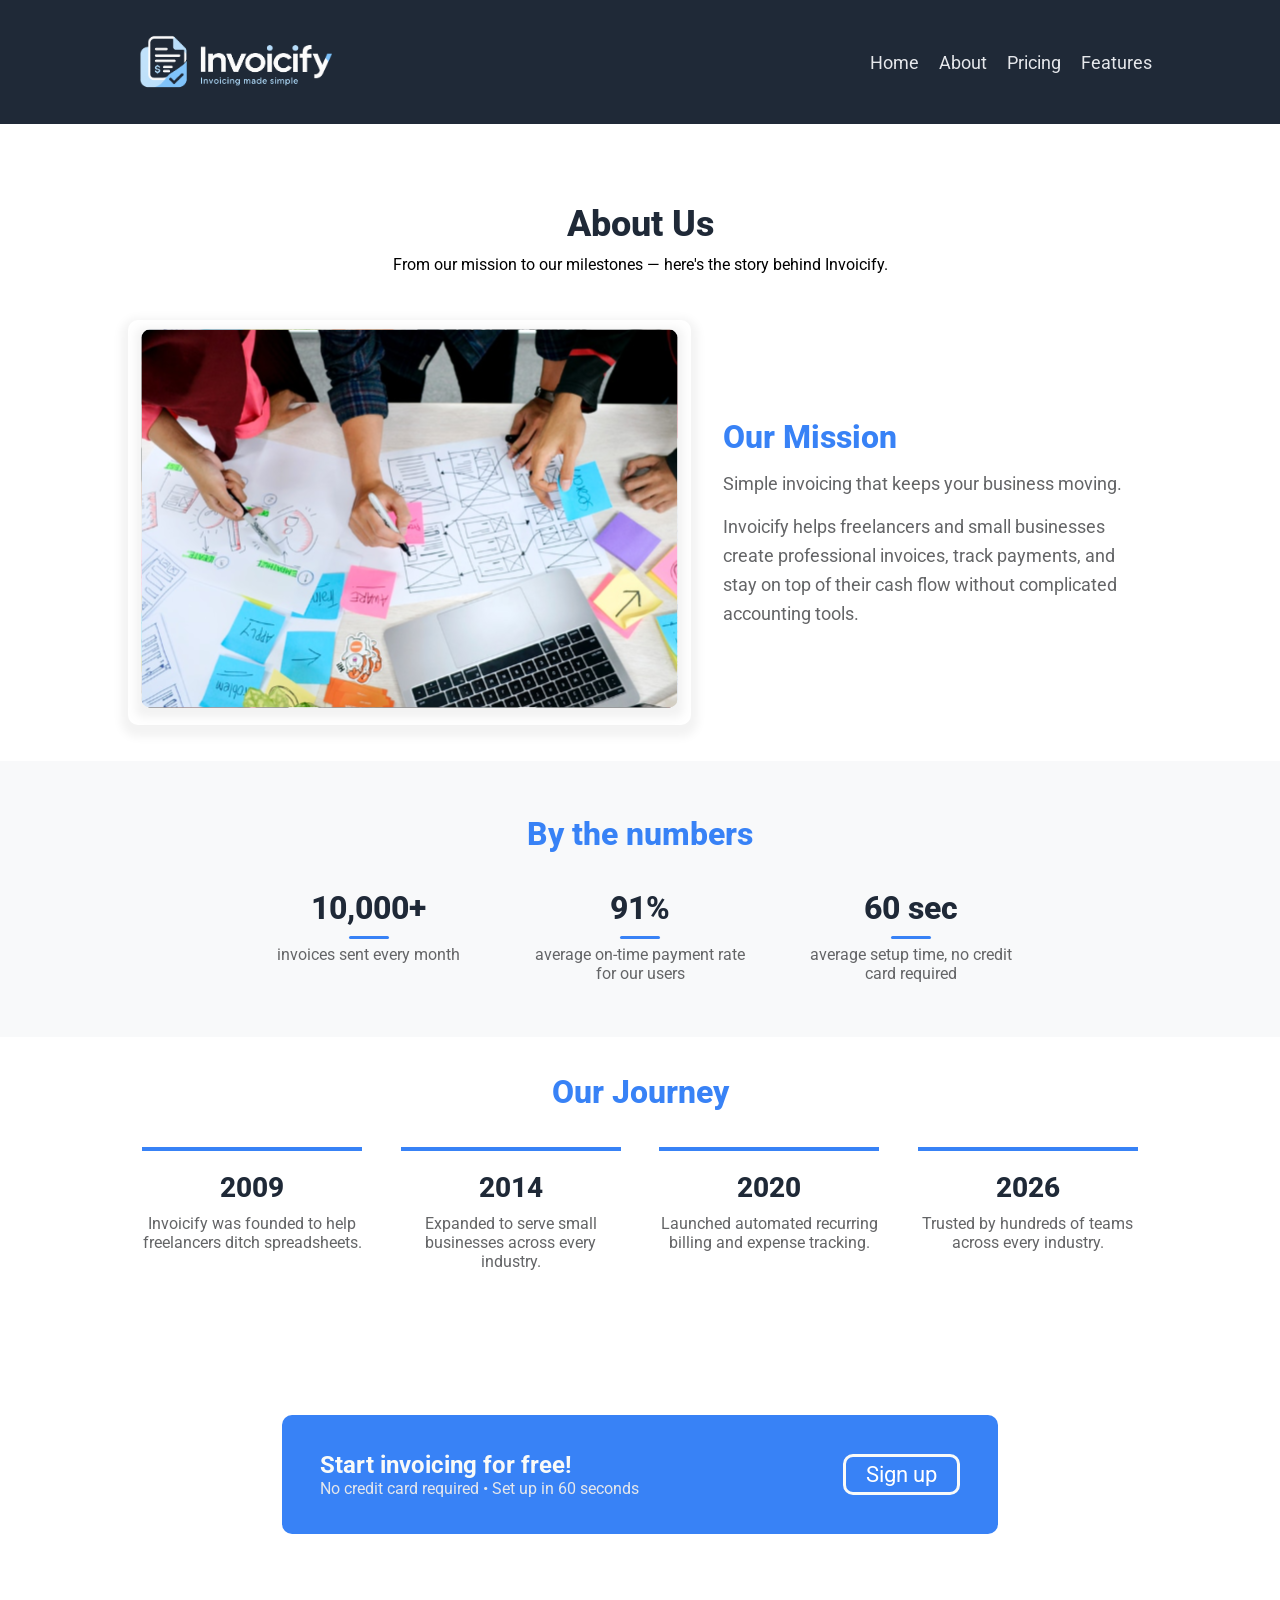
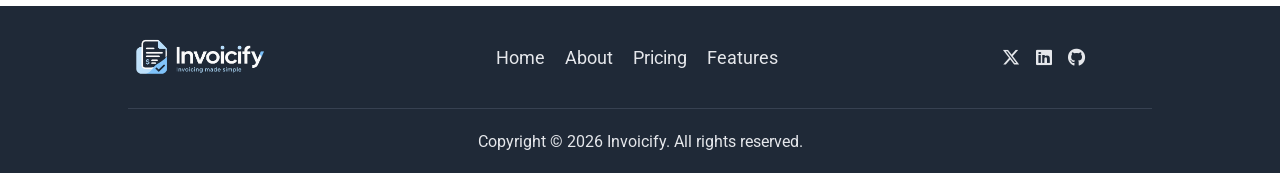
==== commit f4a8bf93: "Edited and fixed pages Edited Abput page and Features visually. Fixed mentioned problems." ====
--- a/about.html
+++ b/about.html
@@ -13,11 +13,11 @@
 <body>
     <header class="hero-background">
         <div class="header-container">
-            <h1 class="logo">
+            <p class="logo">
                 <a href="index.html">
                     <img src="public/images/logo.png" alt="Invoicify Logo" class="logo-img">
                 </a>
-            </h1>
+            </p>
             <input class="side-menu" type="checkbox" id="side-menu" />
             <label class="hamb" for="side-menu">
                 <i class="fa-solid fa-bars bars"></i>
@@ -36,9 +36,9 @@
 
     <main>
         <header class="page-header-container">
-            <h2 id="page-heading" class="page-header">About Us</h2>
+            <h1 id="page-heading" class="page-header">About Us</h1>
             <p class="page-subheader secondary-dark-text">
-                Learn more about us.
+                 From our mission to our milestones — here's the story behind Invoicify.
             </p>
         </header>
 
@@ -58,6 +58,14 @@
                     without complicated accounting tools.
                 </p>
             </div>
+        </section>
+        <section class="about-stats-section">
+            <h2 class="stats-header">By the numbers</h2>
+            <ul class="about-stats">
+                <li><strong>10,000+</strong> invoices sent every month</li>
+                <li><strong>91%</strong> average on-time payment rate for our users</li>
+                <li><strong>60 sec</strong> average setup time, no credit card required</li>
+            </ul>
         </section>
 
         <section class="timeline">
--- a/public/css/styles.css
+++ b/public/css/styles.css
@@ -112,7 +112,6 @@
 
 img {
     max-width: 100%;
-    width: inherit;
 }
 
 .cta-button {
@@ -137,9 +136,9 @@
 .info-header {
     margin-top: 0;
     margin-bottom: 4vh;
-    font-size: 36px;
+    font-size: 32px;
     font-weight: 800;
-    color: #1F2937;
+    color: #3882F6;
     text-align: center;
 }
 
@@ -267,12 +266,6 @@
     flex-basis: 150px;
 }
 
-.footer-tagline {
-    color: #E5E7EB;
-    font-size: 14px;
-    margin: 0;
-}
-
 .footer-links {
     display: flex;
     gap: 20px;
@@ -313,9 +306,15 @@
 }
 
 .page-header-container {
-    display: flex; 
-    flex-direction:column;
-    margin-top: 7vh;
+    display: flex;
+    flex-direction: column;
+    margin-top: 5vh;
+}
+
+.page-subheader {
+    text-align: center;
+    margin-top: 0;
+    margin-bottom: 2vh;
 }
 
 .page-header {
@@ -324,12 +323,6 @@
     color: #1F2937;
     text-align: center;
     margin-bottom: 10px;
-}
-
-.page-subheader {
-    text-align: center;
-    margin-top: 0;
-    margin-bottom: 6vh;
 }
 
 .card-list {
@@ -455,41 +448,102 @@
 }
 
 .about-content {
-    min-height: 75px;
-    width: 100%;
-    padding: 10px;
+    width: 80vw;
+    margin: 0 auto;
+    padding: 2vh 0 4vh 0;
     box-sizing: border-box;
-    border-radius: 10px;
-    display: flex;
+    display: flex;
+    align-items: center;
     gap: 2rem;
-
     justify-content: flex-start;
-}
-
-.about-text .heading-text {
-    font-size: 25px;
-    font-weight: 700;
-    color: rgb(51, 51, 51);
-    margin-top: 0;
 }
 
 .about-text {
     flex: 1;
 }
 
+.about-text .heading-text {
+    color: #3882F6;
+    font-size: 32px;
+    font-weight: 800;
+    line-height: 1.3;
+    margin: 0 0 12px 0;
+}
+
 .about-text .subheading-text {
-    color: rgb(102, 102, 102);
-    font-size: 25px;
-    font-weight: 700;
+    color: #646567;
+    font-size: 18px;
+    font-weight: 400;
+    line-height: 1.5;
+    margin: 0 0 16px 0;
 }
 
 .about-text .description {
-    font-size: 25px;
-    color: rgb(102, 102, 102);
-
+    font-size: 18px;
+    color: #646567;
+    line-height: 1.6;
+    margin: 0;
+}
+
+.about-stats-section {
+    width: 100%;
+    background-color: #F8F9FA;
+    padding: 6vh 0;
+    text-align: center;
+    box-sizing: border-box;
+}
+
+.stats-header {
+    width: 80vw;
+    margin: 0 auto 4vh auto;
+    font-size: 32px;
+    font-weight: 800;
+    color: #3882F6;
+}
+
+.about-stats {
+    list-style: none;
+    padding: 0;
+    width: 80vw;
+    margin: 0 auto;
+    display: flex;
+    justify-content: center;
+    gap: 4vw;
+    flex-wrap: wrap;
+    font-size: 16px;
+    color: #646567;
+}
+
+.about-stats li {
+    flex: 1 1 200px;
+    max-width: 220px;
+}
+
+.about-stats strong {
+    display: block;
+    font-size: 32px;
+    color: #1F2937;
+    font-weight: 800;
+    margin-bottom: 6px;
+    position: relative;
+    padding-bottom: 12px;
+}
+
+.about-stats strong::after {
+    content: '';
+    position: absolute;
+    bottom: 0;
+    left: 50%;
+    transform: translateX(-50%);
+    width: 40px;
+    height: 3px;
+    background-color: #3882F6;
+    border-radius: 2px;
 }
 
 .timeline {
+    width: 80vw;
+    margin: 0 auto;
     padding: 4vh 0 8vh 0;
     text-align: center;
 }
